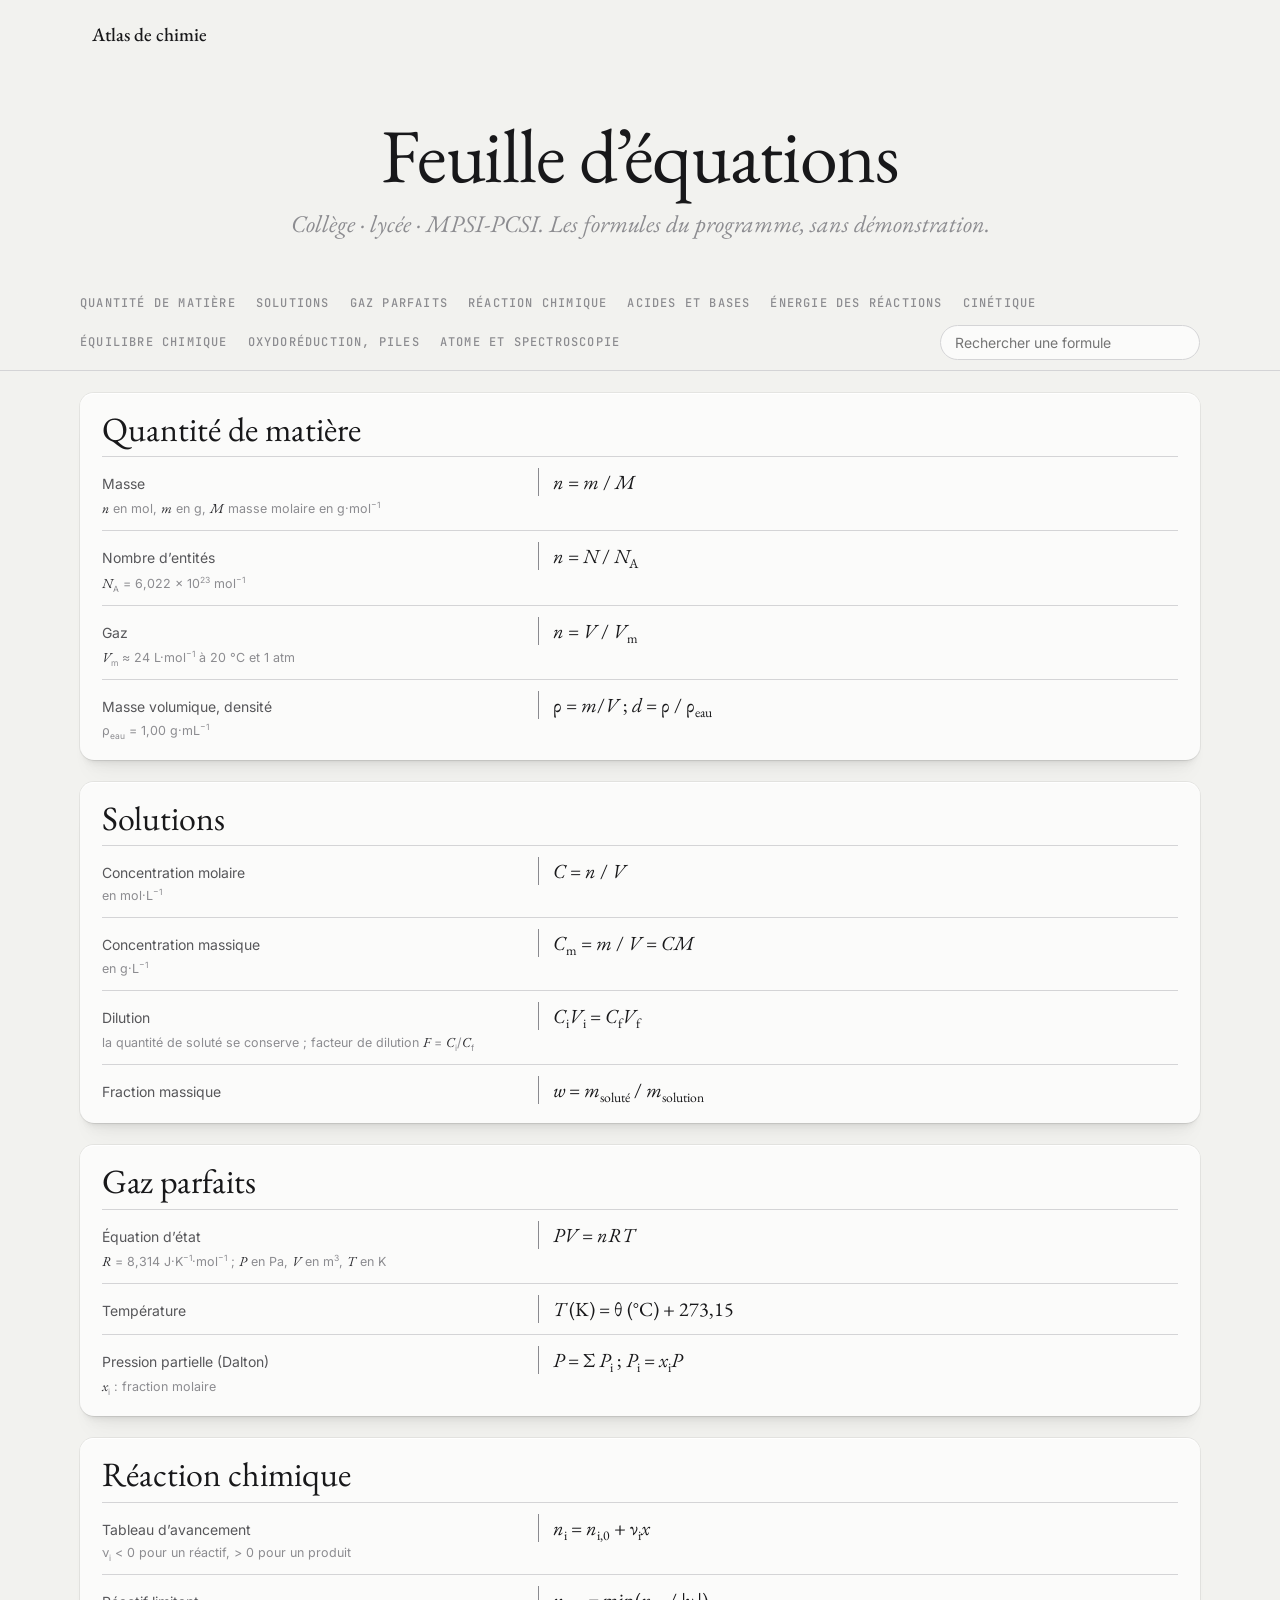
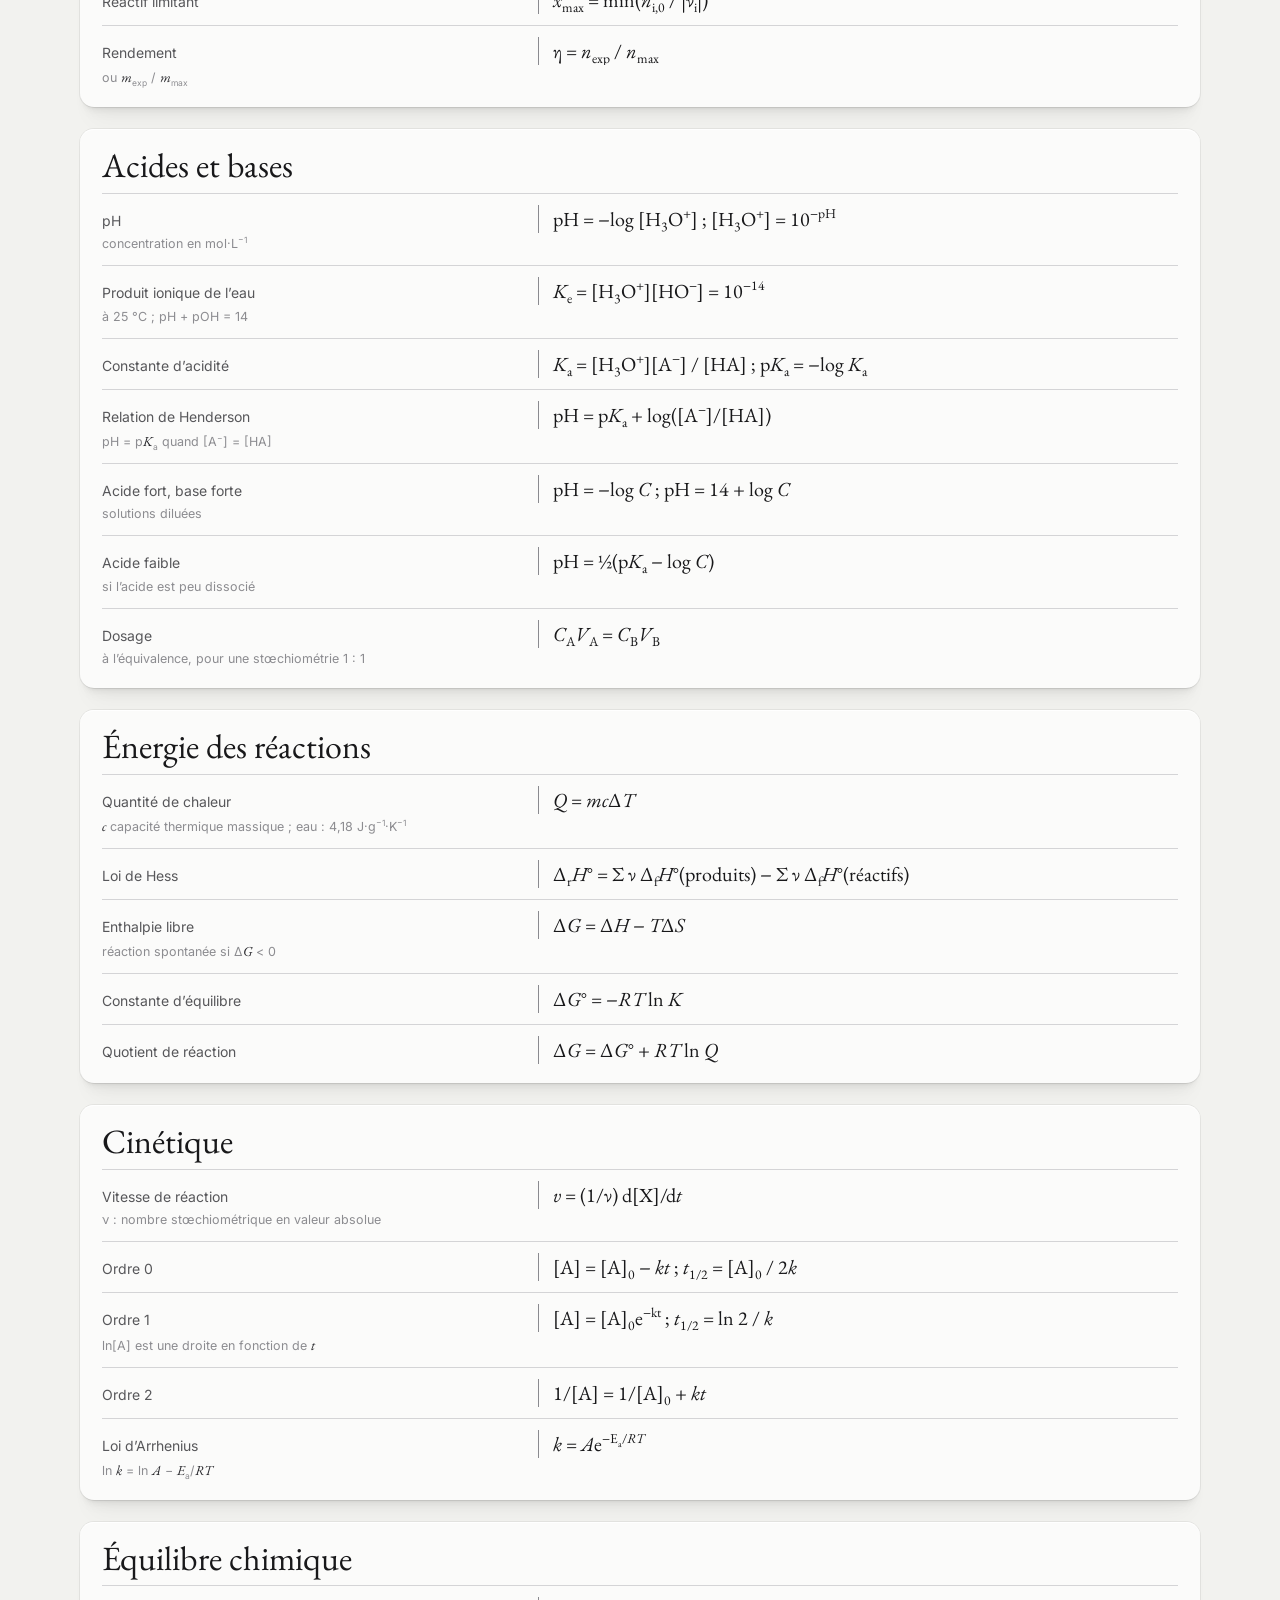
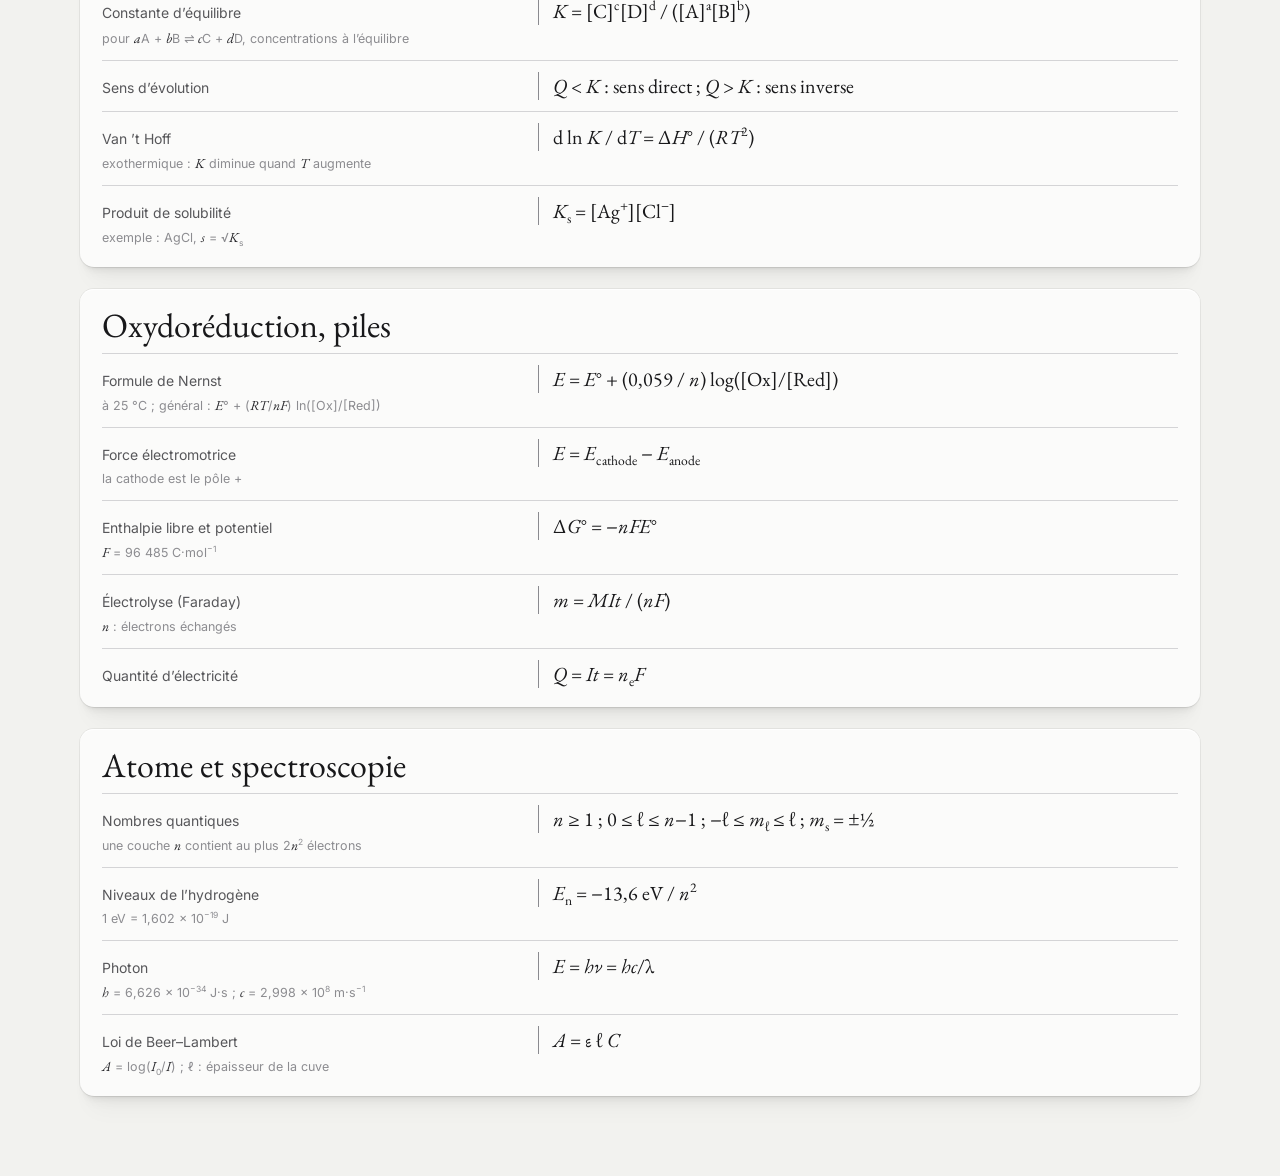
==== equations/index.html @ 38b04a6a "Feuille d’équations (générée sur le VPS)" ====
<!doctype html>
<html lang="fr">
<head>
<meta charset="utf-8">
<meta name="viewport" content="width=device-width, initial-scale=1">
<title>Feuille d’équations · Atlas de chimie</title>
<link rel="icon" href="data:,">
<link href="https://fonts.googleapis.com/css2?family=EB+Garamond:ital,wght@0,400;0,500;1,400&family=Inter:wght@400;500&family=JetBrains+Mono:wght@400;500&display=swap" rel="stylesheet">
<link rel="stylesheet" href="../atlas.css">
<!-- Généré par make-equations.py (VPS) : modifier les données dans ce script puis le relancer. -->
<style>
  html { scroll-padding-top: 76px; }
  body { min-height: 100vh; padding: 0 16px 80px; }
  header { max-width: 1120px; margin: 0 auto; padding: 22px 12px; display: flex; justify-content: space-between; gap: 12px; font: 500 12px var(--mono); letter-spacing: .06em; color: var(--muted); text-transform: uppercase; }
  header a { font: 500 19px var(--serif); letter-spacing: 0; text-transform: none; color: var(--strong); text-decoration: none; }
  header span { padding-top: 5px; margin-left: auto; text-align: right; }
  .hero { text-align: center; margin: 48px auto 36px; max-width: 760px; }
  .hero h1 { font: 400 clamp(42px, 7vw, 76px)/1 var(--serif); color: var(--strong); letter-spacing: -.015em; }
  .hero p { font: italic 400 clamp(19px, 2.2vw, 24px)/1.4 var(--serif); color: var(--muted); margin-top: 14px; }
  nav { position: sticky; top: 0; z-index: 2; margin: 0 -16px; padding: 10px 16px; background: color-mix(in srgb, var(--page) 92%, transparent); backdrop-filter: blur(8px); border-bottom: 1px solid var(--faint); }
  nav .in { max-width: 1120px; margin: 0 auto; display: flex; align-items: center; gap: 6px 20px; flex-wrap: wrap; }
  nav a { font: 500 12px var(--mono); letter-spacing: .1em; text-transform: uppercase; color: var(--muted); text-decoration: none; padding: 8px 0; }
  nav a:hover { color: var(--strong); }
  nav input { margin-left: auto; width: min(100%, 260px); font: 14px var(--sans); color: var(--strong); background: var(--card); border: 1px solid var(--faint); border-radius: 999px; padding: 8px 14px; }
  nav input:focus { outline: none; border-color: var(--mid); }
  main { max-width: 1120px; margin: 0 auto; }
  .group { background: var(--card); border-radius: 14px; box-shadow: var(--lift); padding: 18px 22px 8px; margin-top: 22px; }
  .group h2 { font: 400 clamp(26px, 3.4vw, 34px)/1.1 var(--serif); color: var(--strong); padding-bottom: 8px; }
  ul { list-style: none; padding: 0; }
  li { display: grid; grid-template-columns: minmax(0, .9fr) minmax(0, 1.4fr); gap: 4px 24px; align-items: baseline; padding: 11px 0; border-top: 1px solid var(--faint); }
  .n { font-size: 14px; color: var(--text); } .n small { display: block; font-size: 12.5px; color: var(--muted); margin-top: 2px; }
  .e { font: 400 20px/1.4 var(--serif); color: var(--strong); overflow-x: auto; overflow-y: hidden; padding-left: 14px; border-left: 1px solid var(--mid); }
  .e sub, .e sup, .n sub, .n sup, small sub, small sup { font-size: .68em; line-height: 0; }
  small i, .n i { font-family: var(--serif); font-size: 1.1em; color: var(--hi); }
  .vec { position: relative; display: inline-block; }
  .vec::before { content: '→'; position: absolute; left: 50%; transform: translateX(-50%); top: -.42em; font-size: .7em; font-style: normal; line-height: 1; }
  li[hidden], .group[hidden] { display: none; }
  .empty { text-align: center; color: var(--muted); padding: 40px 0; }
  @media (max-width: 700px) { li { grid-template-columns: 1fr; } header span { display: none; } }
</style>
</head>
<body>
<header><a href="../">Atlas de chimie</a></header>
<section class="hero"><h1>Feuille d’équations</h1><p>Collège · lycée · MPSI-PCSI. Les formules du programme, sans démonstration.</p></section>
<nav><div class="in"><a href="#g0">Quantité de matière</a><a href="#g1">Solutions</a><a href="#g2">Gaz parfaits</a><a href="#g3">Réaction chimique</a><a href="#g4">Acides et bases</a><a href="#g5">Énergie des réactions</a><a href="#g6">Cinétique</a><a href="#g7">Équilibre chimique</a><a href="#g8">Oxydoréduction, piles</a><a href="#g9">Atome et spectroscopie</a><input type="search" id="q" placeholder="Rechercher une formule" aria-label="Rechercher une formule"></div></nav>
<main>
<section class="group" id="g0"><h2>Quantité de matière</h2><ul><li><div class="n">Masse<small><i>n</i> en mol, <i>m</i> en g, <i>M</i> masse molaire en g·mol<sup>−1</sup></small></div><div class="e"><i>n</i> = <i>m</i> / <i>M</i></div></li><li><div class="n">Nombre d’entités<small><i>N</i><sub>A</sub> = 6,022 × 10<sup>23</sup> mol<sup>−1</sup></small></div><div class="e"><i>n</i> = <i>N</i> / <i>N</i><sub>A</sub></div></li><li><div class="n">Gaz<small><i>V</i><sub>m</sub> ≈ 24 L·mol<sup>−1</sup> à 20 °C et 1 atm</small></div><div class="e"><i>n</i> = <i>V</i> / <i>V</i><sub>m</sub></div></li><li><div class="n">Masse volumique, densité<small>ρ<sub>eau</sub> = 1,00 g·mL<sup>−1</sup></small></div><div class="e">ρ = <i>m</i>/<i>V</i> ;  <i>d</i> = ρ / ρ<sub>eau</sub></div></li></ul></section>
<section class="group" id="g1"><h2>Solutions</h2><ul><li><div class="n">Concentration molaire<small>en mol·L<sup>−1</sup></small></div><div class="e"><i>C</i> = <i>n</i> / <i>V</i></div></li><li><div class="n">Concentration massique<small>en g·L<sup>−1</sup></small></div><div class="e"><i>C</i><sub>m</sub> = <i>m</i> / <i>V</i> = <i>C</i><i>M</i></div></li><li><div class="n">Dilution<small>la quantité de soluté se conserve ; facteur de dilution <i>F</i> = <i>C</i><sub>i</sub>/<i>C</i><sub>f</sub></small></div><div class="e"><i>C</i><sub>i</sub><i>V</i><sub>i</sub> = <i>C</i><sub>f</sub><i>V</i><sub>f</sub></div></li><li><div class="n">Fraction massique</div><div class="e"><i>w</i> = <i>m</i><sub>soluté</sub> / <i>m</i><sub>solution</sub></div></li></ul></section>
<section class="group" id="g2"><h2>Gaz parfaits</h2><ul><li><div class="n">Équation d’état<small><i>R</i> = 8,314 J·K<sup>−1</sup>·mol<sup>−1</sup> ; <i>P</i> en Pa, <i>V</i> en m<sup>3</sup>, <i>T</i> en K</small></div><div class="e"><i>PV</i> = <i>nRT</i></div></li><li><div class="n">Température</div><div class="e"><i>T</i> (K) = θ (°C) + 273,15</div></li><li><div class="n">Pression partielle (Dalton)<small><i>x</i><sub>i</sub> : fraction molaire</small></div><div class="e"><i>P</i> = Σ <i>P</i><sub>i</sub> ;  <i>P</i><sub>i</sub> = <i>x</i><sub>i</sub><i>P</i></div></li></ul></section>
<section class="group" id="g3"><h2>Réaction chimique</h2><ul><li><div class="n">Tableau d’avancement<small>ν<sub>i</sub> &lt; 0 pour un réactif, &gt; 0 pour un produit</small></div><div class="e"><i>n</i><sub>i</sub> = <i>n</i><sub>i,0</sub> + ν<sub>i</sub><i>x</i></div></li><li><div class="n">Réactif limitant</div><div class="e"><i>x</i><sub>max</sub> = min(<i>n</i><sub>i,0</sub> / |ν<sub>i</sub>|)</div></li><li><div class="n">Rendement<small>ou <i>m</i><sub>exp</sub> / <i>m</i><sub>max</sub></small></div><div class="e">η = <i>n</i><sub>exp</sub> / <i>n</i><sub>max</sub></div></li></ul></section>
<section class="group" id="g4"><h2>Acides et bases</h2><ul><li><div class="n">pH<small>concentration en mol·L<sup>−1</sup></small></div><div class="e">pH = −log [H<sub>3</sub>O<sup>+</sup>] ;  [H<sub>3</sub>O<sup>+</sup>] = 10<sup>−pH</sup></div></li><li><div class="n">Produit ionique de l’eau<small>à 25 °C ; pH + pOH = 14</small></div><div class="e"><i>K</i><sub>e</sub> = [H<sub>3</sub>O<sup>+</sup>][HO<sup>−</sup>] = 10<sup>−14</sup></div></li><li><div class="n">Constante d’acidité</div><div class="e"><i>K</i><sub>a</sub> = [H<sub>3</sub>O<sup>+</sup>][A<sup>−</sup>] / [HA] ;  p<i>K</i><sub>a</sub> = −log <i>K</i><sub>a</sub></div></li><li><div class="n">Relation de Henderson<small>pH = p<i>K</i><sub>a</sub> quand [A<sup>−</sup>] = [HA]</small></div><div class="e">pH = p<i>K</i><sub>a</sub> + log([A<sup>−</sup>]/[HA])</div></li><li><div class="n">Acide fort, base forte<small>solutions diluées</small></div><div class="e">pH = −log <i>C</i> ;  pH = 14 + log <i>C</i></div></li><li><div class="n">Acide faible<small>si l’acide est peu dissocié</small></div><div class="e">pH = ½(p<i>K</i><sub>a</sub> − log <i>C</i>)</div></li><li><div class="n">Dosage<small>à l’équivalence, pour une stœchiométrie 1 : 1</small></div><div class="e"><i>C</i><sub>A</sub><i>V</i><sub>A</sub> = <i>C</i><sub>B</sub><i>V</i><sub>B</sub></div></li></ul></section>
<section class="group" id="g5"><h2>Énergie des réactions</h2><ul><li><div class="n">Quantité de chaleur<small><i>c</i> capacité thermique massique ; eau : 4,18 J·g<sup>−1</sup>·K<sup>−1</sup></small></div><div class="e"><i>Q</i> = <i>mc</i>Δ<i>T</i></div></li><li><div class="n">Loi de Hess</div><div class="e">Δ<sub>r</sub><i>H</i>° = Σ ν Δ<sub>f</sub><i>H</i>°(produits) − Σ ν Δ<sub>f</sub><i>H</i>°(réactifs)</div></li><li><div class="n">Enthalpie libre<small>réaction spontanée si Δ<i>G</i> &lt; 0</small></div><div class="e">Δ<i>G</i> = Δ<i>H</i> − <i>T</i>Δ<i>S</i></div></li><li><div class="n">Constante d’équilibre</div><div class="e">Δ<i>G</i>° = −<i>RT</i> ln <i>K</i></div></li><li><div class="n">Quotient de réaction</div><div class="e">Δ<i>G</i> = Δ<i>G</i>° + <i>RT</i> ln <i>Q</i></div></li></ul></section>
<section class="group" id="g6"><h2>Cinétique</h2><ul><li><div class="n">Vitesse de réaction<small>ν : nombre stœchiométrique en valeur absolue</small></div><div class="e"><i>v</i> = (1/ν) d[X]/d<i>t</i></div></li><li><div class="n">Ordre 0</div><div class="e">[A] = [A]<sub>0</sub> − <i>kt</i> ;  <i>t</i><sub>1/2</sub> = [A]<sub>0</sub> / 2<i>k</i></div></li><li><div class="n">Ordre 1<small>ln[A] est une droite en fonction de <i>t</i></small></div><div class="e">[A] = [A]<sub>0</sub>e<sup>−kt</sup> ;  <i>t</i><sub>1/2</sub> = ln 2 / <i>k</i></div></li><li><div class="n">Ordre 2</div><div class="e">1/[A] = 1/[A]<sub>0</sub> + <i>kt</i></div></li><li><div class="n">Loi d’Arrhenius<small>ln <i>k</i> = ln <i>A</i> − <i>E</i><sub>a</sub>/<i>RT</i></small></div><div class="e"><i>k</i> = <i>A</i>e<sup>−E<sub>a</sub>/<i>RT</i></sup></div></li></ul></section>
<section class="group" id="g7"><h2>Équilibre chimique</h2><ul><li><div class="n">Constante d’équilibre<small>pour <i>a</i>A + <i>b</i>B ⇌ <i>c</i>C + <i>d</i>D, concentrations à l’équilibre</small></div><div class="e"><i>K</i> = [C]<sup>c</sup>[D]<sup>d</sup> / ([A]<sup>a</sup>[B]<sup>b</sup>)</div></li><li><div class="n">Sens d’évolution</div><div class="e"><i>Q</i> &lt; <i>K</i> : sens direct ;  <i>Q</i> &gt; <i>K</i> : sens inverse</div></li><li><div class="n">Van ’t Hoff<small>exothermique : <i>K</i> diminue quand <i>T</i> augmente</small></div><div class="e">d ln <i>K</i> / d<i>T</i> = Δ<i>H</i>° / (<i>R</i><i>T</i><sup>2</sup>)</div></li><li><div class="n">Produit de solubilité<small>exemple : AgCl, <i>s</i> = √<i>K</i><sub>s</sub></small></div><div class="e"><i>K</i><sub>s</sub> = [Ag<sup>+</sup>][Cl<sup>−</sup>]</div></li></ul></section>
<section class="group" id="g8"><h2>Oxydoréduction, piles</h2><ul><li><div class="n">Formule de Nernst<small>à 25 °C ; général : <i>E</i>° + (<i>RT</i>/<i>nF</i>) ln([Ox]/[Red])</small></div><div class="e"><i>E</i> = <i>E</i>° + (0,059 / <i>n</i>) log([Ox]/[Red])</div></li><li><div class="n">Force électromotrice<small>la cathode est le pôle +</small></div><div class="e"><i>E</i> = <i>E</i><sub>cathode</sub> − <i>E</i><sub>anode</sub></div></li><li><div class="n">Enthalpie libre et potentiel<small><i>F</i> = 96 485 C·mol<sup>−1</sup></small></div><div class="e">Δ<i>G</i>° = −<i>nF</i><i>E</i>°</div></li><li><div class="n">Électrolyse (Faraday)<small><i>n</i> : électrons échangés</small></div><div class="e"><i>m</i> = <i>M</i><i>I</i><i>t</i> / (<i>nF</i>)</div></li><li><div class="n">Quantité d’électricité</div><div class="e"><i>Q</i> = <i>I</i><i>t</i> = <i>n</i><sub>e</sub><i>F</i></div></li></ul></section>
<section class="group" id="g9"><h2>Atome et spectroscopie</h2><ul><li><div class="n">Nombres quantiques<small>une couche <i>n</i> contient au plus 2<i>n</i><sup>2</sup> électrons</small></div><div class="e"><i>n</i> ≥ 1 ;  0 ≤ ℓ ≤ <i>n</i>−1 ;  −ℓ ≤ <i>m</i><sub>ℓ</sub> ≤ ℓ ;  <i>m</i><sub>s</sub> = ±½</div></li><li><div class="n">Niveaux de l’hydrogène<small>1 eV = 1,602 × 10<sup>−19</sup> J</small></div><div class="e"><i>E</i><sub>n</sub> = −13,6 eV / <i>n</i><sup>2</sup></div></li><li><div class="n">Photon<small><i>h</i> = 6,626 × 10<sup>−34</sup> J·s ; <i>c</i> = 2,998 × 10<sup>8</sup> m·s<sup>−1</sup></small></div><div class="e"><i>E</i> = <i>hν</i> = <i>hc</i>/λ</div></li><li><div class="n">Loi de Beer–Lambert<small><i>A</i> = log(<i>I</i><sub>0</sub>/<i>I</i>) ; ℓ : épaisseur de la cuve</small></div><div class="e"><i>A</i> = ε ℓ <i>C</i></div></li></ul></section>
<p class="empty" id="none" hidden>Aucune formule ne correspond.</p>
</main>
<script>
(function () {
  var q = document.getElementById('q'), none = document.getElementById('none');
  q.addEventListener('input', function () {
    var t = q.value.trim().toLowerCase(), any = false;
    document.querySelectorAll('.group').forEach(function (g) {
      var shown = 0;
      g.querySelectorAll('li').forEach(function (li) { var ok = !t || li.textContent.toLowerCase().indexOf(t) >= 0; li.hidden = !ok; if (ok) shown++; });
      g.hidden = !shown; if (shown) any = true;
    });
    none.hidden = any;
  });
})();
</script>
</body>
</html>
---- atlas.css ----
/* Atlas of Physics: shared tokens (Anatomy light theme). */
:root {
  --page: #f2f2ef; --card: #fbfbfa; --text: #57575a; --strong: #18181a; --muted: #8c8c90;
  --hi: #26262a; --mid: #8a8a8f; --lo: #b4b4b8; --faint: #d4d4d6; --lit: #000;
  --red: #e5484d;
  --serif: 'EB Garamond', Georgia, serif; --sans: 'Inter', system-ui, sans-serif; --mono: 'JetBrains Mono', ui-monospace, monospace;
  --lift: inset 0 1px 0 0 #fff, 0 0 0 1px #0000000f, 0 1px 1px -.5px #0000000a, 0 3px 3px -1.5px #0000000a, 0 6px 6px -3px #0000000a, 0 12px 12px -6px #0000000a, 0 24px 24px -12px #0000000a;
}
* { box-sizing: border-box; margin: 0; }
html { background: var(--page); color: var(--text); font: 15px/1.6 var(--sans); -webkit-font-smoothing: antialiased; }
body { background: var(--page); }
a { color: inherit; }
:focus-visible { outline: 2px solid var(--hi); outline-offset: 3px; }

/* Page to page: a soft crossfade, under the book opening from its card and closing into it (engine/cover.js). */
@view-transition { navigation: auto; }
@media (prefers-reduced-motion: reduce) { @view-transition { navigation: none; } }
/* The book and the contents page around it move with engine/cover.js, which animates these itself. The cover (the
   card's picture) and the pages swing about the spine, showing one side; the cover sits over the opening book. */
html.book-vt::view-transition-old(root), html.book-vt::view-transition-new(root), ::view-transition-new(book),
::view-transition-old(cover), ::view-transition-new(cover), ::view-transition-old(left), ::view-transition-old(right) { animation: none; mix-blend-mode: normal; backface-visibility: hidden; }
html.book-vt::view-transition-old(root), html.book-vt::view-transition-new(root) { transform-origin: 0 0; }
::view-transition-old(cover), ::view-transition-new(cover), ::view-transition-old(right) { transform-origin: 0 50%; }
::view-transition-old(left) { transform-origin: 100% 50%; }
::view-transition-group(cover) { z-index: 1; }

/* ---- atlas des maths : une matrice entre crochets ---- */
.data.mat { width: auto; max-width: none; margin: 8px 0 16px 16px; border-left: 1.5px solid var(--hi); border-right: 1.5px solid var(--hi); font: 16px/1.3 var(--serif); }
.data.mat td { border: 0; padding: 3px 12px; text-align: right; color: var(--strong); }

/* ---- atlas des maths : le repère chinois en fin de page ---- */
.cn { margin: 18px 0 8px; padding: 8px 0 8px 14px; border-left: 2px solid var(--red); font-size: 14px; color: var(--muted); max-width: 62ch; }
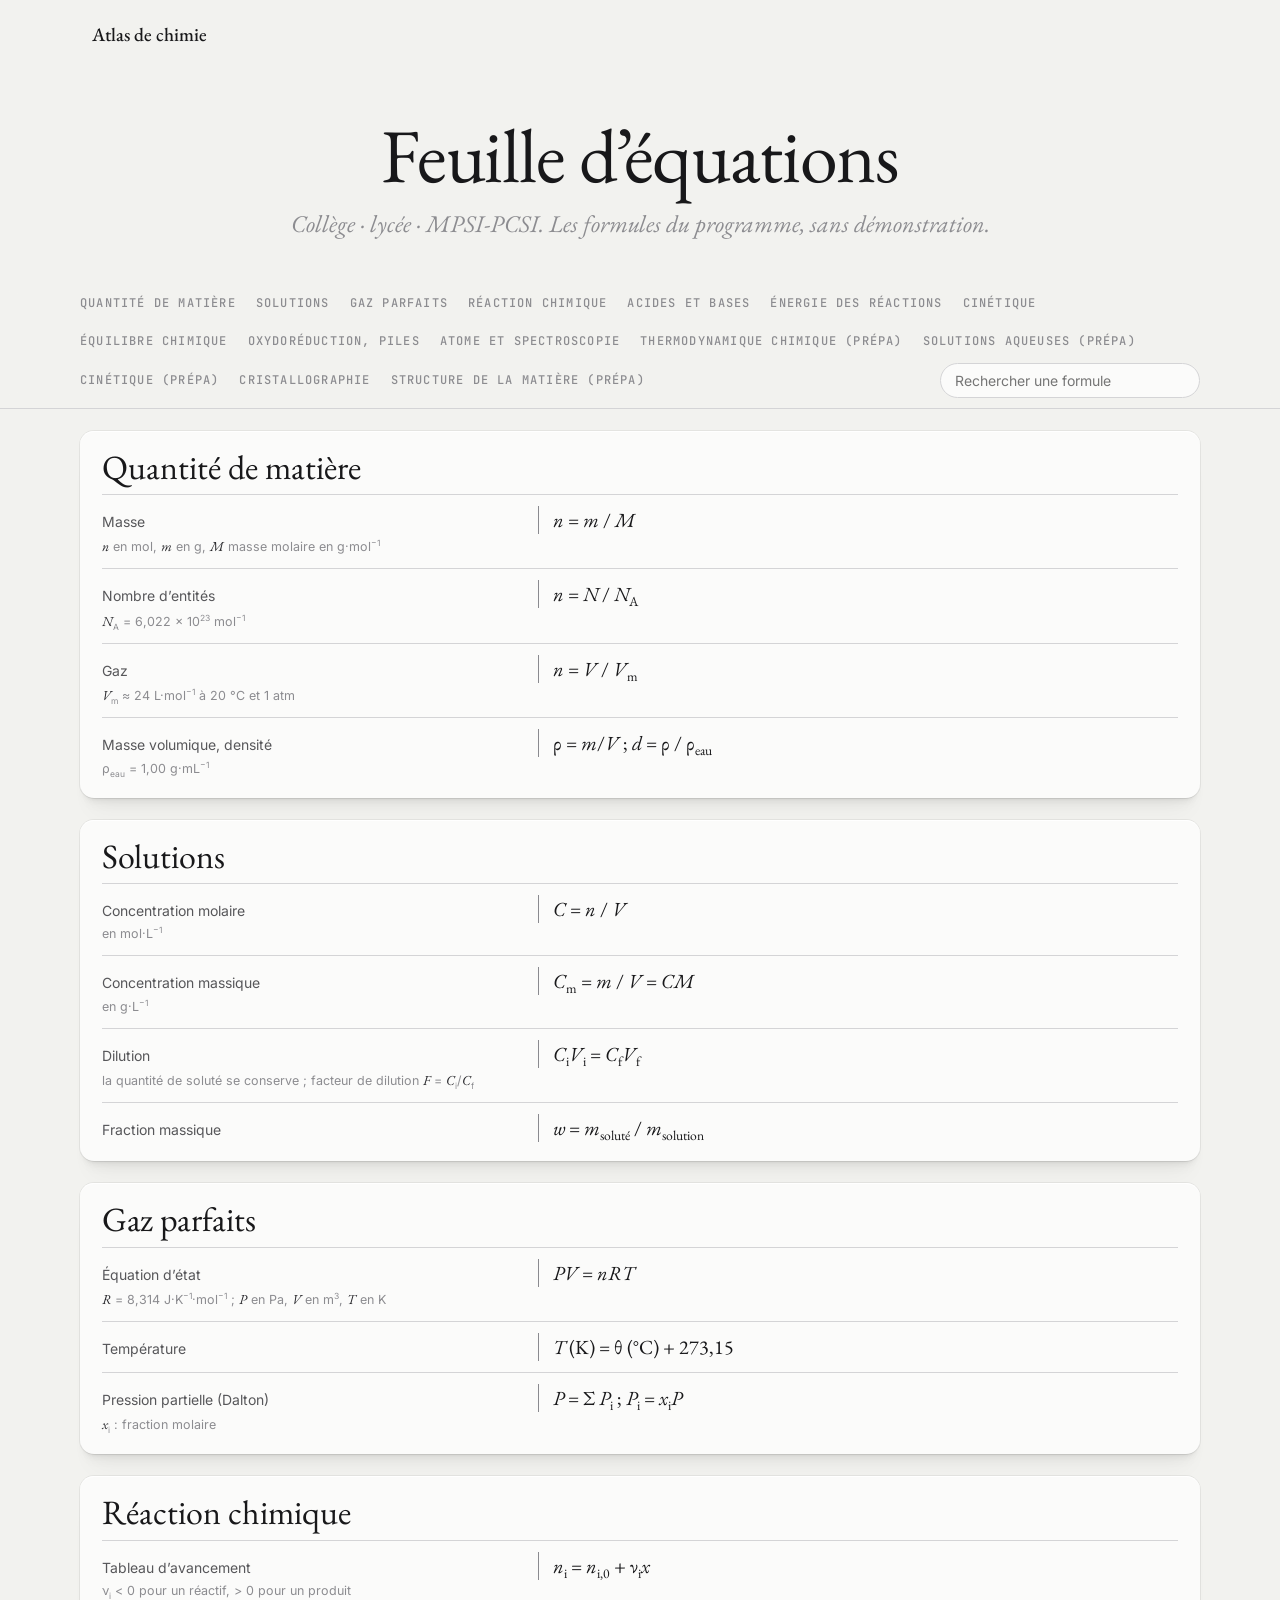
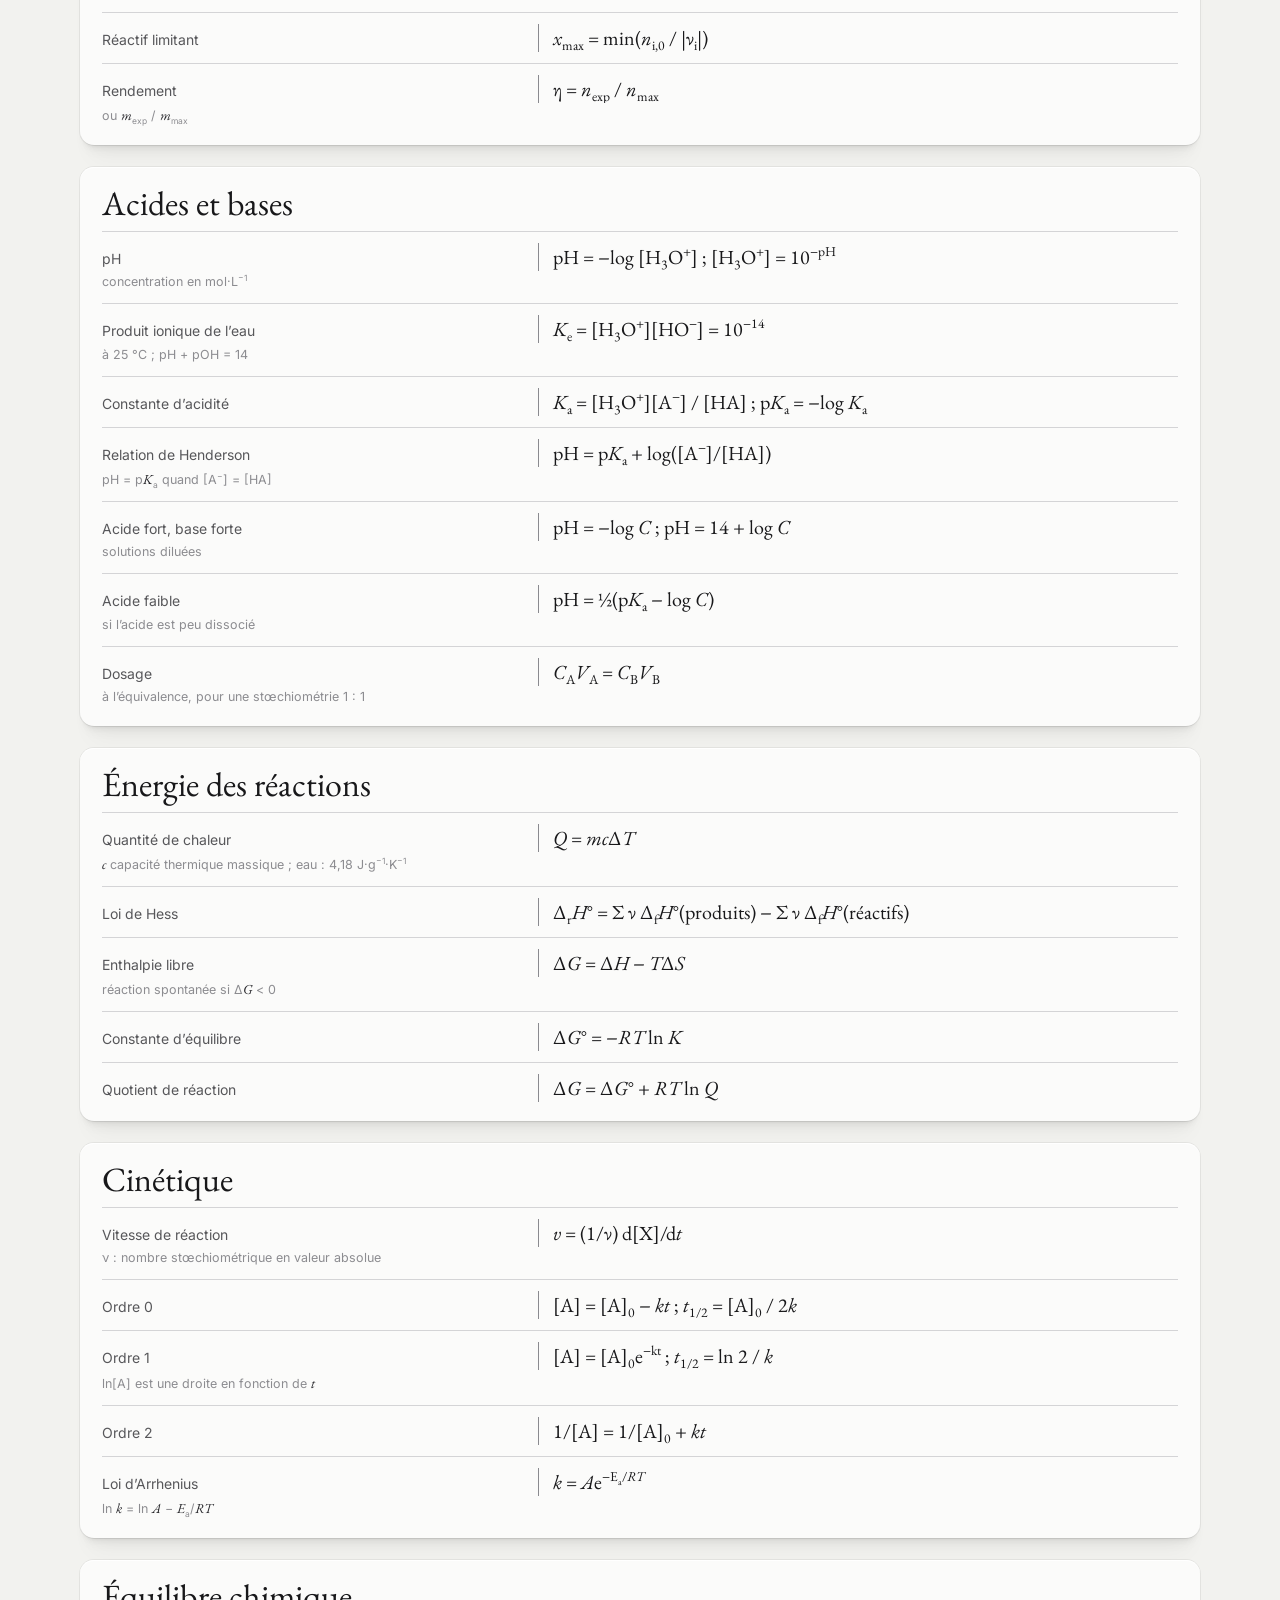
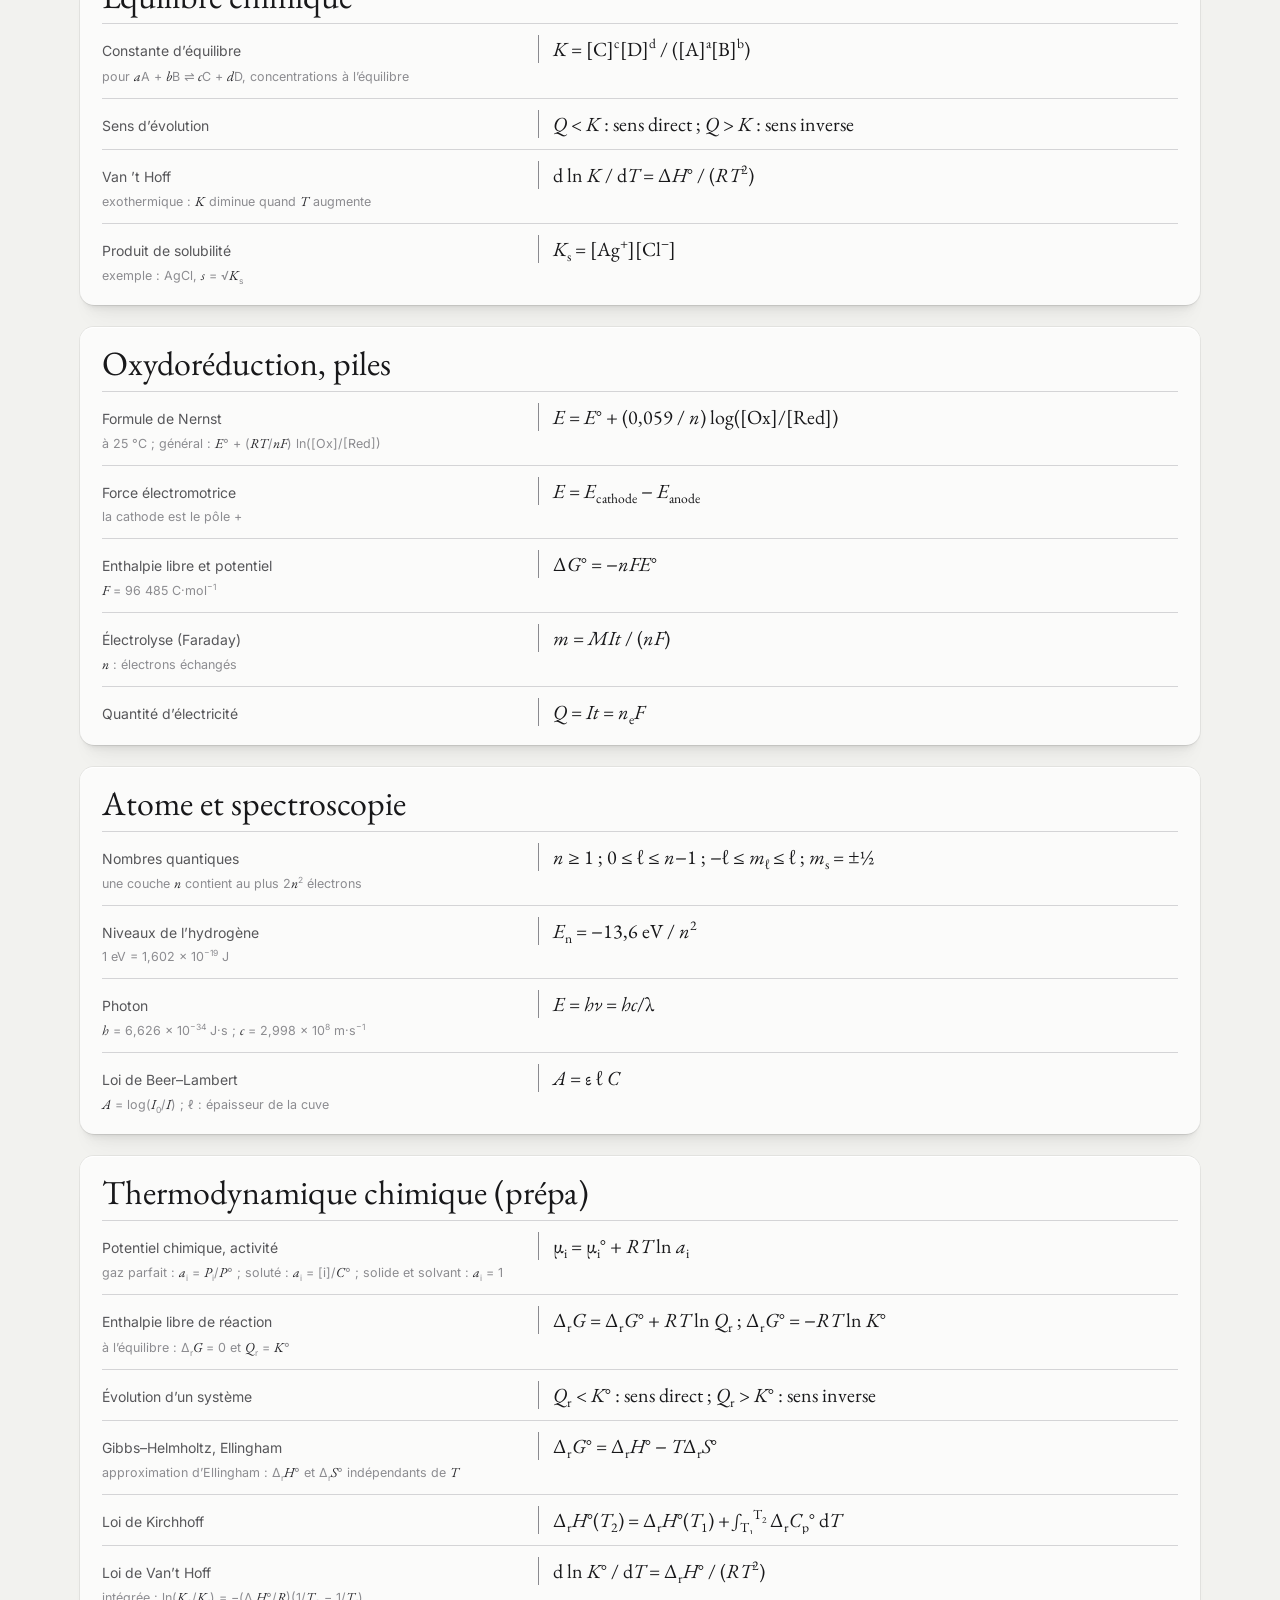
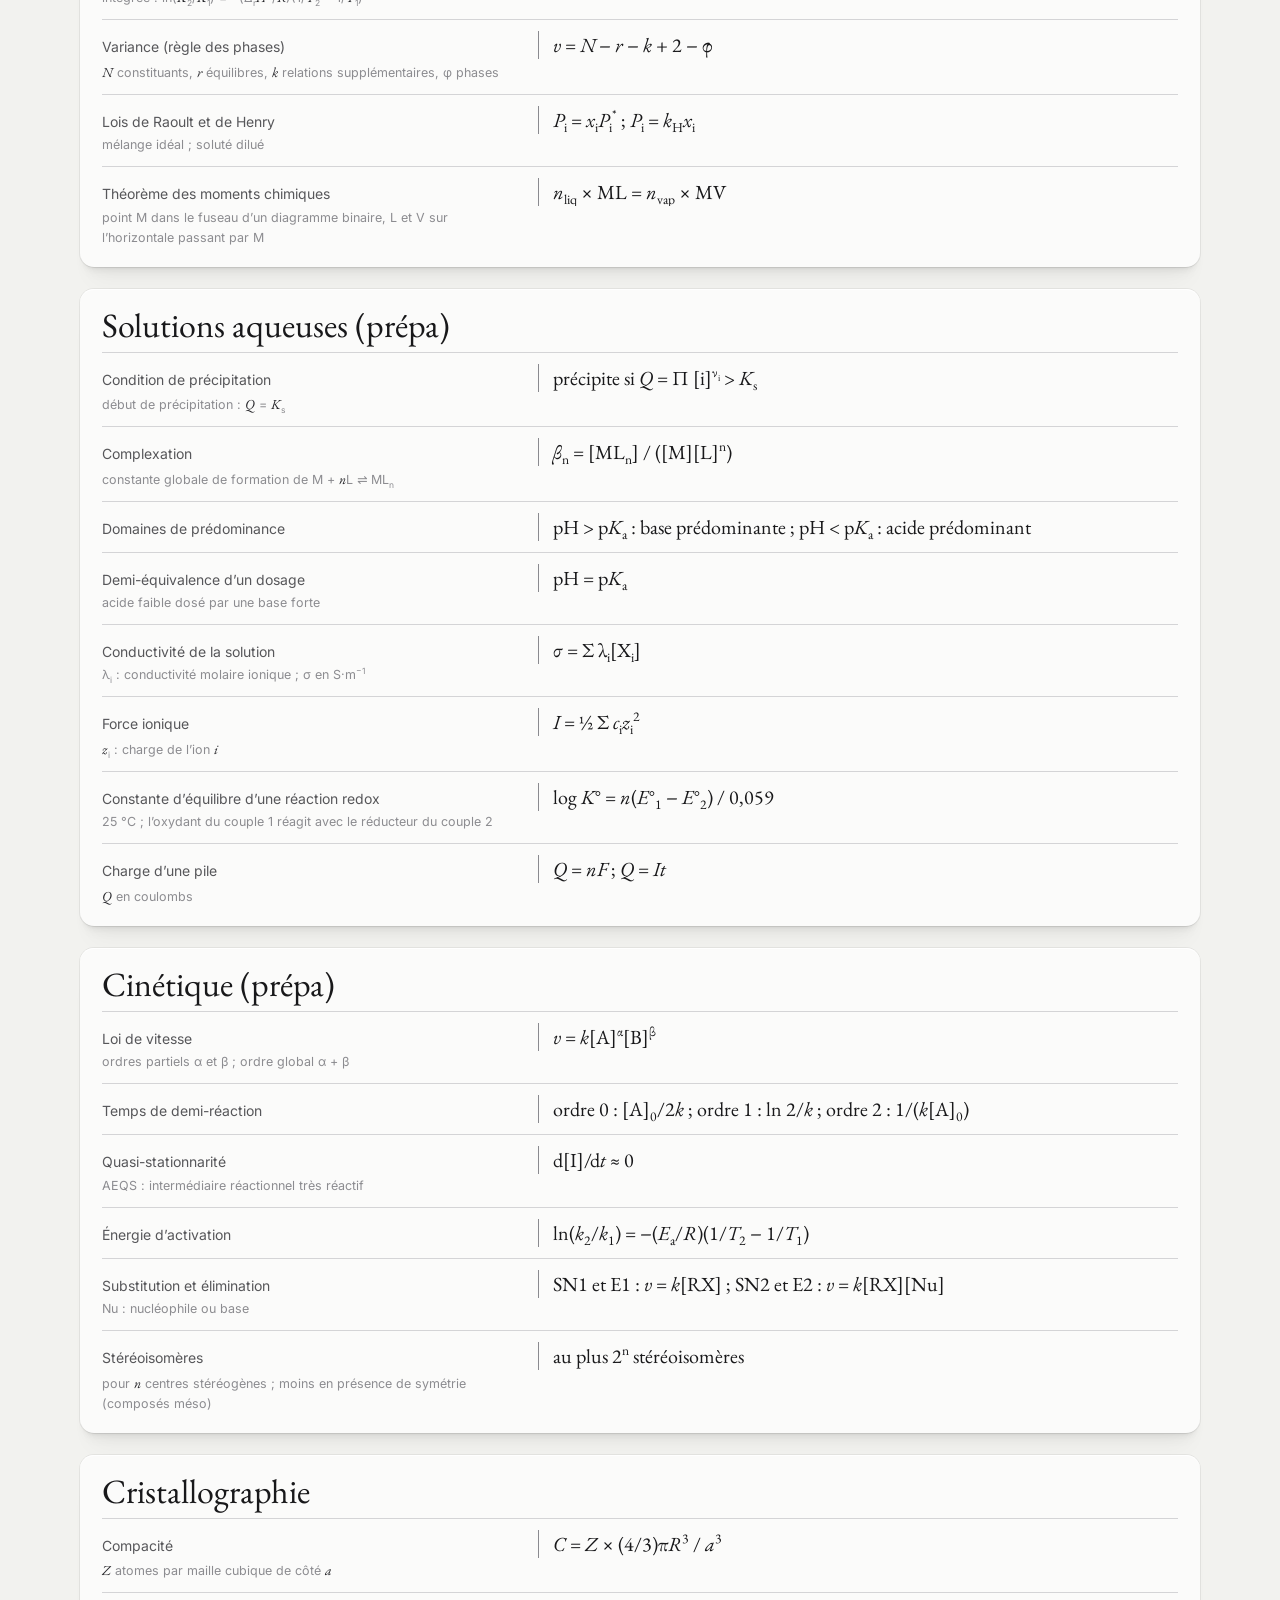
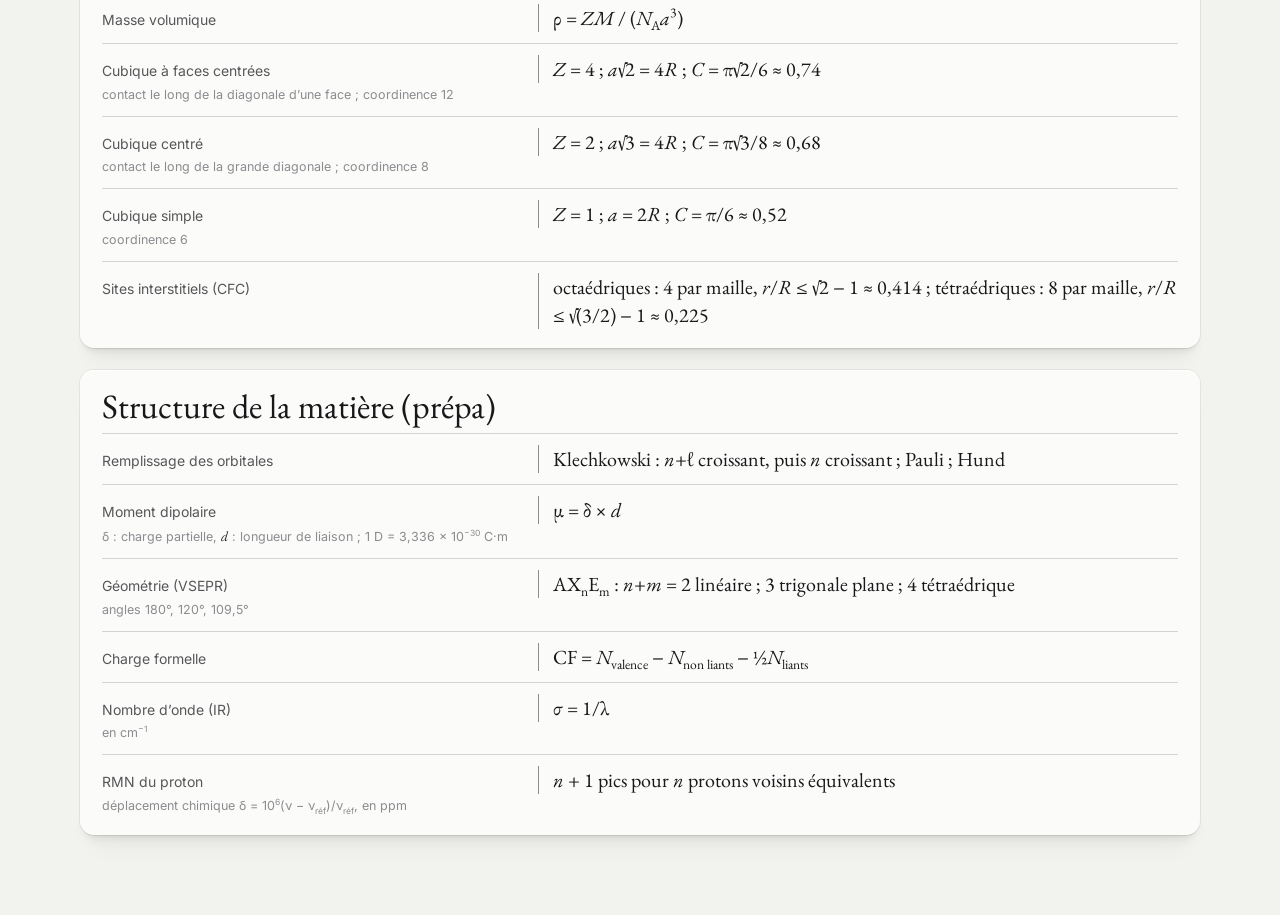
==== commit 4cc9cf9b: "Feuille d’équations (générée sur le VPS)" ====
--- a/equations/index.html
+++ b/equations/index.html
@@ -42,7 +42,7 @@
 <body>
 <header><a href="../">Atlas de chimie</a></header>
 <section class="hero"><h1>Feuille d’équations</h1><p>Collège · lycée · MPSI-PCSI. Les formules du programme, sans démonstration.</p></section>
-<nav><div class="in"><a href="#g0">Quantité de matière</a><a href="#g1">Solutions</a><a href="#g2">Gaz parfaits</a><a href="#g3">Réaction chimique</a><a href="#g4">Acides et bases</a><a href="#g5">Énergie des réactions</a><a href="#g6">Cinétique</a><a href="#g7">Équilibre chimique</a><a href="#g8">Oxydoréduction, piles</a><a href="#g9">Atome et spectroscopie</a><input type="search" id="q" placeholder="Rechercher une formule" aria-label="Rechercher une formule"></div></nav>
+<nav><div class="in"><a href="#g0">Quantité de matière</a><a href="#g1">Solutions</a><a href="#g2">Gaz parfaits</a><a href="#g3">Réaction chimique</a><a href="#g4">Acides et bases</a><a href="#g5">Énergie des réactions</a><a href="#g6">Cinétique</a><a href="#g7">Équilibre chimique</a><a href="#g8">Oxydoréduction, piles</a><a href="#g9">Atome et spectroscopie</a><a href="#g10">Thermodynamique chimique (prépa)</a><a href="#g11">Solutions aqueuses (prépa)</a><a href="#g12">Cinétique (prépa)</a><a href="#g13">Cristallographie</a><a href="#g14">Structure de la matière (prépa)</a><input type="search" id="q" placeholder="Rechercher une formule" aria-label="Rechercher une formule"></div></nav>
 <main>
 <section class="group" id="g0"><h2>Quantité de matière</h2><ul><li><div class="n">Masse<small><i>n</i> en mol, <i>m</i> en g, <i>M</i> masse molaire en g·mol<sup>−1</sup></small></div><div class="e"><i>n</i> = <i>m</i> / <i>M</i></div></li><li><div class="n">Nombre d’entités<small><i>N</i><sub>A</sub> = 6,022 × 10<sup>23</sup> mol<sup>−1</sup></small></div><div class="e"><i>n</i> = <i>N</i> / <i>N</i><sub>A</sub></div></li><li><div class="n">Gaz<small><i>V</i><sub>m</sub> ≈ 24 L·mol<sup>−1</sup> à 20 °C et 1 atm</small></div><div class="e"><i>n</i> = <i>V</i> / <i>V</i><sub>m</sub></div></li><li><div class="n">Masse volumique, densité<small>ρ<sub>eau</sub> = 1,00 g·mL<sup>−1</sup></small></div><div class="e">ρ = <i>m</i>/<i>V</i> ;  <i>d</i> = ρ / ρ<sub>eau</sub></div></li></ul></section>
 <section class="group" id="g1"><h2>Solutions</h2><ul><li><div class="n">Concentration molaire<small>en mol·L<sup>−1</sup></small></div><div class="e"><i>C</i> = <i>n</i> / <i>V</i></div></li><li><div class="n">Concentration massique<small>en g·L<sup>−1</sup></small></div><div class="e"><i>C</i><sub>m</sub> = <i>m</i> / <i>V</i> = <i>C</i><i>M</i></div></li><li><div class="n">Dilution<small>la quantité de soluté se conserve ; facteur de dilution <i>F</i> = <i>C</i><sub>i</sub>/<i>C</i><sub>f</sub></small></div><div class="e"><i>C</i><sub>i</sub><i>V</i><sub>i</sub> = <i>C</i><sub>f</sub><i>V</i><sub>f</sub></div></li><li><div class="n">Fraction massique</div><div class="e"><i>w</i> = <i>m</i><sub>soluté</sub> / <i>m</i><sub>solution</sub></div></li></ul></section>
@@ -54,6 +54,11 @@
 <section class="group" id="g7"><h2>Équilibre chimique</h2><ul><li><div class="n">Constante d’équilibre<small>pour <i>a</i>A + <i>b</i>B ⇌ <i>c</i>C + <i>d</i>D, concentrations à l’équilibre</small></div><div class="e"><i>K</i> = [C]<sup>c</sup>[D]<sup>d</sup> / ([A]<sup>a</sup>[B]<sup>b</sup>)</div></li><li><div class="n">Sens d’évolution</div><div class="e"><i>Q</i> &lt; <i>K</i> : sens direct ;  <i>Q</i> &gt; <i>K</i> : sens inverse</div></li><li><div class="n">Van ’t Hoff<small>exothermique : <i>K</i> diminue quand <i>T</i> augmente</small></div><div class="e">d ln <i>K</i> / d<i>T</i> = Δ<i>H</i>° / (<i>R</i><i>T</i><sup>2</sup>)</div></li><li><div class="n">Produit de solubilité<small>exemple : AgCl, <i>s</i> = √<i>K</i><sub>s</sub></small></div><div class="e"><i>K</i><sub>s</sub> = [Ag<sup>+</sup>][Cl<sup>−</sup>]</div></li></ul></section>
 <section class="group" id="g8"><h2>Oxydoréduction, piles</h2><ul><li><div class="n">Formule de Nernst<small>à 25 °C ; général : <i>E</i>° + (<i>RT</i>/<i>nF</i>) ln([Ox]/[Red])</small></div><div class="e"><i>E</i> = <i>E</i>° + (0,059 / <i>n</i>) log([Ox]/[Red])</div></li><li><div class="n">Force électromotrice<small>la cathode est le pôle +</small></div><div class="e"><i>E</i> = <i>E</i><sub>cathode</sub> − <i>E</i><sub>anode</sub></div></li><li><div class="n">Enthalpie libre et potentiel<small><i>F</i> = 96 485 C·mol<sup>−1</sup></small></div><div class="e">Δ<i>G</i>° = −<i>nF</i><i>E</i>°</div></li><li><div class="n">Électrolyse (Faraday)<small><i>n</i> : électrons échangés</small></div><div class="e"><i>m</i> = <i>M</i><i>I</i><i>t</i> / (<i>nF</i>)</div></li><li><div class="n">Quantité d’électricité</div><div class="e"><i>Q</i> = <i>I</i><i>t</i> = <i>n</i><sub>e</sub><i>F</i></div></li></ul></section>
 <section class="group" id="g9"><h2>Atome et spectroscopie</h2><ul><li><div class="n">Nombres quantiques<small>une couche <i>n</i> contient au plus 2<i>n</i><sup>2</sup> électrons</small></div><div class="e"><i>n</i> ≥ 1 ;  0 ≤ ℓ ≤ <i>n</i>−1 ;  −ℓ ≤ <i>m</i><sub>ℓ</sub> ≤ ℓ ;  <i>m</i><sub>s</sub> = ±½</div></li><li><div class="n">Niveaux de l’hydrogène<small>1 eV = 1,602 × 10<sup>−19</sup> J</small></div><div class="e"><i>E</i><sub>n</sub> = −13,6 eV / <i>n</i><sup>2</sup></div></li><li><div class="n">Photon<small><i>h</i> = 6,626 × 10<sup>−34</sup> J·s ; <i>c</i> = 2,998 × 10<sup>8</sup> m·s<sup>−1</sup></small></div><div class="e"><i>E</i> = <i>hν</i> = <i>hc</i>/λ</div></li><li><div class="n">Loi de Beer–Lambert<small><i>A</i> = log(<i>I</i><sub>0</sub>/<i>I</i>) ; ℓ : épaisseur de la cuve</small></div><div class="e"><i>A</i> = ε ℓ <i>C</i></div></li></ul></section>
+<section class="group" id="g10"><h2>Thermodynamique chimique (prépa)</h2><ul><li><div class="n">Potentiel chimique, activité<small>gaz parfait : <i>a</i><sub>i</sub> = <i>P</i><sub>i</sub>/<i>P</i>° ; soluté : <i>a</i><sub>i</sub> = [i]/<i>C</i>° ; solide et solvant : <i>a</i><sub>i</sub> = 1</small></div><div class="e">μ<sub>i</sub> = μ<sub>i</sub>° + <i>RT</i> ln <i>a</i><sub>i</sub></div></li><li><div class="n">Enthalpie libre de réaction<small>à l’équilibre : Δ<sub>r</sub><i>G</i> = 0 et <i>Q</i><sub>r</sub> = <i>K</i>°</small></div><div class="e">Δ<sub>r</sub><i>G</i> = Δ<sub>r</sub><i>G</i>° + <i>RT</i> ln <i>Q</i><sub>r</sub> ;  Δ<sub>r</sub><i>G</i>° = −<i>RT</i> ln <i>K</i>°</div></li><li><div class="n">Évolution d’un système</div><div class="e"><i>Q</i><sub>r</sub> &lt; <i>K</i>° : sens direct ;  <i>Q</i><sub>r</sub> &gt; <i>K</i>° : sens inverse</div></li><li><div class="n">Gibbs–Helmholtz, Ellingham<small>approximation d’Ellingham : Δ<sub>r</sub><i>H</i>° et Δ<sub>r</sub><i>S</i>° indépendants de <i>T</i></small></div><div class="e">Δ<sub>r</sub><i>G</i>° = Δ<sub>r</sub><i>H</i>° − <i>T</i>Δ<sub>r</sub><i>S</i>°</div></li><li><div class="n">Loi de Kirchhoff</div><div class="e">Δ<sub>r</sub><i>H</i>°(<i>T</i><sub>2</sub>) = Δ<sub>r</sub><i>H</i>°(<i>T</i><sub>1</sub>) + ∫<sub>T<sub>1</sub></sub><sup>T<sub>2</sub></sup> Δ<sub>r</sub><i>C</i><sub>p</sub>° d<i>T</i></div></li><li><div class="n">Loi de Van’t Hoff<small>intégrée : ln(<i>K</i><sub>2</sub>/<i>K</i><sub>1</sub>) = −(Δ<sub>r</sub><i>H</i>°/<i>R</i>)(1/<i>T</i><sub>2</sub> − 1/<i>T</i><sub>1</sub>)</small></div><div class="e">d ln <i>K</i>° / d<i>T</i> = Δ<sub>r</sub><i>H</i>° / (<i>R</i><i>T</i><sup>2</sup>)</div></li><li><div class="n">Variance (règle des phases)<small><i>N</i> constituants, <i>r</i> équilibres, <i>k</i> relations supplémentaires, φ phases</small></div><div class="e"><i>v</i> = <i>N</i> − <i>r</i> − <i>k</i> + 2 − φ</div></li><li><div class="n">Lois de Raoult et de Henry<small>mélange idéal ; soluté dilué</small></div><div class="e"><i>P</i><sub>i</sub> = <i>x</i><sub>i</sub><i>P</i><sub>i</sub><sup>*</sup> ;  <i>P</i><sub>i</sub> = <i>k</i><sub>H</sub><i>x</i><sub>i</sub></div></li><li><div class="n">Théorème des moments chimiques<small>point M dans le fuseau d’un diagramme binaire, L et V sur l’horizontale passant par M</small></div><div class="e"><i>n</i><sub>liq</sub> × ML = <i>n</i><sub>vap</sub> × MV</div></li></ul></section>
+<section class="group" id="g11"><h2>Solutions aqueuses (prépa)</h2><ul><li><div class="n">Condition de précipitation<small>début de précipitation : <i>Q</i> = <i>K</i><sub>s</sub></small></div><div class="e">précipite si <i>Q</i> = Π [i]<sup>ν<sub>i</sub></sup> &gt; <i>K</i><sub>s</sub></div></li><li><div class="n">Complexation<small>constante globale de formation de M + <i>n</i>L ⇌ ML<sub>n</sub></small></div><div class="e"><i>β</i><sub>n</sub> = [ML<sub>n</sub>] / ([M][L]<sup>n</sup>)</div></li><li><div class="n">Domaines de prédominance</div><div class="e">pH &gt; p<i>K</i><sub>a</sub> : base prédominante ;  pH &lt; p<i>K</i><sub>a</sub> : acide prédominant</div></li><li><div class="n">Demi-équivalence d’un dosage<small>acide faible dosé par une base forte</small></div><div class="e">pH = p<i>K</i><sub>a</sub></div></li><li><div class="n">Conductivité de la solution<small>λ<sub>i</sub> : conductivité molaire ionique ; σ en S·m<sup>−1</sup></small></div><div class="e">σ = Σ λ<sub>i</sub>[X<sub>i</sub>]</div></li><li><div class="n">Force ionique<small><i>z</i><sub>i</sub> : charge de l’ion <i>i</i></small></div><div class="e"><i>I</i> = ½ Σ <i>c</i><sub>i</sub><i>z</i><sub>i</sub><sup>2</sup></div></li><li><div class="n">Constante d’équilibre d’une réaction redox<small>25 °C ; l’oxydant du couple 1 réagit avec le réducteur du couple 2</small></div><div class="e">log <i>K</i>° = <i>n</i>(<i>E</i>°<sub>1</sub> − <i>E</i>°<sub>2</sub>) / 0,059</div></li><li><div class="n">Charge d’une pile<small><i>Q</i> en coulombs</small></div><div class="e"><i>Q</i> = <i>n</i><i>F</i> ;  <i>Q</i> = <i>I</i><i>t</i></div></li></ul></section>
+<section class="group" id="g12"><h2>Cinétique (prépa)</h2><ul><li><div class="n">Loi de vitesse<small>ordres partiels α et β ; ordre global α + β</small></div><div class="e"><i>v</i> = <i>k</i>[A]<sup>α</sup>[B]<sup>β</sup></div></li><li><div class="n">Temps de demi-réaction</div><div class="e">ordre 0 : [A]<sub>0</sub>/2<i>k</i> ;  ordre 1 : ln 2/<i>k</i> ;  ordre 2 : 1/(<i>k</i>[A]<sub>0</sub>)</div></li><li><div class="n">Quasi-stationnarité<small>AEQS : intermédiaire réactionnel très réactif</small></div><div class="e">d[I]/d<i>t</i> ≈ 0</div></li><li><div class="n">Énergie d’activation</div><div class="e">ln(<i>k</i><sub>2</sub>/<i>k</i><sub>1</sub>) = −(<i>E</i><sub>a</sub>/<i>R</i>)(1/<i>T</i><sub>2</sub> − 1/<i>T</i><sub>1</sub>)</div></li><li><div class="n">Substitution et élimination<small>Nu : nucléophile ou base</small></div><div class="e">SN1 et E1 : <i>v</i> = <i>k</i>[RX] ;  SN2 et E2 : <i>v</i> = <i>k</i>[RX][Nu]</div></li><li><div class="n">Stéréoisomères<small>pour <i>n</i> centres stéréogènes ; moins en présence de symétrie (composés méso)</small></div><div class="e">au plus 2<sup>n</sup> stéréoisomères</div></li></ul></section>
+<section class="group" id="g13"><h2>Cristallographie</h2><ul><li><div class="n">Compacité<small><i>Z</i> atomes par maille cubique de côté <i>a</i></small></div><div class="e"><i>C</i> = <i>Z</i> × (4/3)π<i>R</i><sup>3</sup> / <i>a</i><sup>3</sup></div></li><li><div class="n">Masse volumique</div><div class="e">ρ = <i>Z</i><i>M</i> / (<i>N</i><sub>A</sub><i>a</i><sup>3</sup>)</div></li><li><div class="n">Cubique à faces centrées<small>contact le long de la diagonale d’une face ; coordinence 12</small></div><div class="e"><i>Z</i> = 4 ;  <i>a</i>√2 = 4<i>R</i> ;  <i>C</i> = π√2/6 ≈ 0,74</div></li><li><div class="n">Cubique centré<small>contact le long de la grande diagonale ; coordinence 8</small></div><div class="e"><i>Z</i> = 2 ;  <i>a</i>√3 = 4<i>R</i> ;  <i>C</i> = π√3/8 ≈ 0,68</div></li><li><div class="n">Cubique simple<small>coordinence 6</small></div><div class="e"><i>Z</i> = 1 ;  <i>a</i> = 2<i>R</i> ;  <i>C</i> = π/6 ≈ 0,52</div></li><li><div class="n">Sites interstitiels (CFC)</div><div class="e">octaédriques : 4 par maille, <i>r</i>/<i>R</i> ≤ √2 − 1 ≈ 0,414 ;  tétraédriques : 8 par maille, <i>r</i>/<i>R</i> ≤ √(3/2) − 1 ≈ 0,225</div></li></ul></section>
+<section class="group" id="g14"><h2>Structure de la matière (prépa)</h2><ul><li><div class="n">Remplissage des orbitales</div><div class="e">Klechkowski : <i>n</i>+ℓ croissant, puis <i>n</i> croissant ;  Pauli ;  Hund</div></li><li><div class="n">Moment dipolaire<small>δ : charge partielle, <i>d</i> : longueur de liaison ; 1 D = 3,336 × 10<sup>−30</sup> C·m</small></div><div class="e">μ = δ × <i>d</i></div></li><li><div class="n">Géométrie (VSEPR)<small>angles 180°, 120°, 109,5°</small></div><div class="e">AX<sub>n</sub>E<sub>m</sub> :  <i>n</i>+<i>m</i> = 2 linéaire ; 3 trigonale plane ; 4 tétraédrique</div></li><li><div class="n">Charge formelle</div><div class="e">CF = <i>N</i><sub>valence</sub> − <i>N</i><sub>non liants</sub> − ½<i>N</i><sub>liants</sub></div></li><li><div class="n">Nombre d’onde (IR)<small>en cm<sup>−1</sup></small></div><div class="e">σ = 1/λ</div></li><li><div class="n">RMN du proton<small>déplacement chimique δ = 10<sup>6</sup>(ν − ν<sub>réf</sub>)/ν<sub>réf</sub>, en ppm</small></div><div class="e"><i>n</i> + 1 pics pour <i>n</i> protons voisins équivalents</div></li></ul></section>
 <p class="empty" id="none" hidden>Aucune formule ne correspond.</p>
 </main>
 <script>
